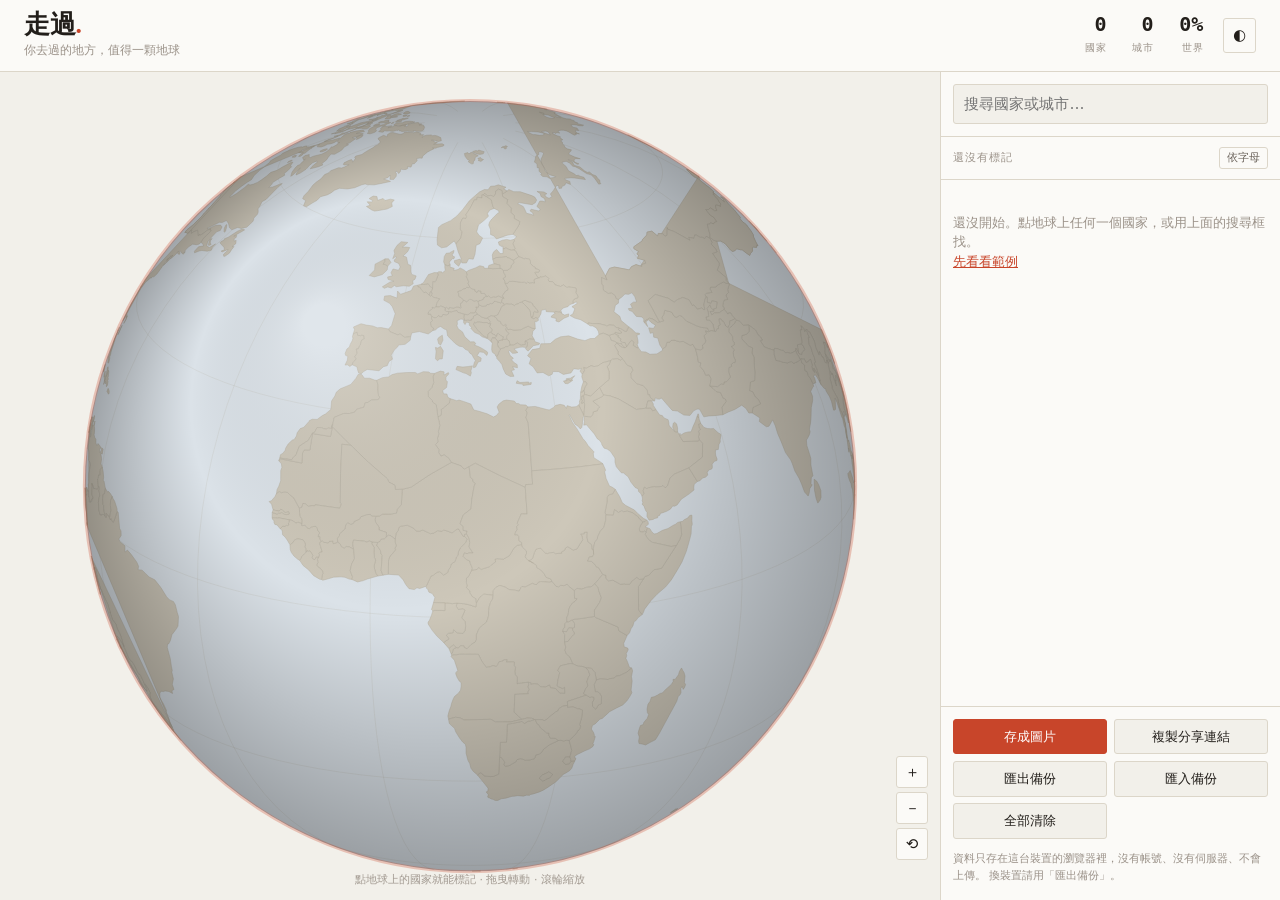
==== web/index.html @ 50880d3d "走過 Zouguo：填寫式旅遊足跡 → 可轉的地球儀（Web + iOS） Web 純前端無後端，iOS 為 SwiftUI 原生，兩邊共用同一份 JSON 格式與同一套正交投影地球引擎。  - 點地" ====
<!doctype html>
<html lang="zh-Hant">
<head>
<meta charset="utf-8">
<meta name="viewport" content="width=device-width,initial-scale=1,viewport-fit=cover">
<title>走過 · 你的世界地圖</title>
<meta name="description" content="填一填去過哪裡，馬上變成一顆可以轉的地球。資料只存在你的裝置裡。">
<meta name="theme-color" content="#C8452A">
<link rel="stylesheet" href="app.css">
<link rel="icon" href="data:image/svg+xml,<svg xmlns='http://www.w3.org/2000/svg' viewBox='0 0 100 100'><text y='.9em' font-size='90'>🌏</text></svg>">
</head>
<body>

<header class="top">
  <div class="brand">
    <h1>走過<span class="dot">.</span></h1>
    <p class="tag">你去過的地方，值得一顆地球</p>
  </div>
  <div class="counts">
    <div class="ct"><b id="c-country">0</b><span>國家</span></div>
    <div class="ct"><b id="c-city">0</b><span>城市</span></div>
    <div class="ct"><b id="c-pct">0%</b><span>世界</span></div>
  </div>
  <div class="topbtns">
    <button id="btn-theme" class="ghost" aria-label="切換深淺色">◐</button>
    <button id="btn-menu" class="ghost only-narrow" aria-label="開關側欄">☰</button>
  </div>
</header>

<main>
  <section class="stage">
    <canvas id="globe" aria-label="地球，點國家就能標記去過"></canvas>
    <div id="tip" class="tip" role="status"></div>
    <div class="zoomer">
      <button id="z-in" aria-label="放大">＋</button>
      <button id="z-out" aria-label="縮小">－</button>
      <button id="z-rst" aria-label="回到原本大小">⟲</button>
    </div>
    <p class="hint" id="hint">點地球上的國家就能標記 · 拖曳轉動 · 滾輪縮放</p>
  </section>

  <aside class="side" id="side">
    <div class="search">
      <input id="q" type="search" placeholder="搜尋國家或城市…" autocomplete="off"
             aria-label="搜尋國家或城市">
      <div id="results" class="results" hidden></div>
    </div>

    <div class="timeline" id="timeline" hidden>
      <div class="tl-head">
        <span>時間軸</span>
        <button id="tl-all" class="mini" aria-pressed="true">全部</button>
      </div>
      <div class="tl-years" id="tl-years"></div>
    </div>

    <div class="listwrap">
      <div class="list-head">
        <span id="list-title">還沒有標記</span>
        <button id="sort" class="mini">依字母</button>
      </div>
      <div id="list" class="list"></div>
      <p id="empty" class="empty">
        還沒開始。點地球上任何一個國家，或用上面的搜尋框找。<br>
        <button id="demo" class="linky">先看看範例</button>
      </p>
    </div>

    <div class="tools">
      <button id="btn-png" class="primary">存成圖片</button>
      <button id="btn-share">複製分享連結</button>
      <button id="btn-export">匯出備份</button>
      <label class="filebtn">匯入備份<input id="btn-import" type="file" accept="application/json" hidden></label>
      <button id="btn-reset" class="danger">全部清除</button>
    </div>

    <p class="privacy">
      資料只存在這台裝置的瀏覽器裡，沒有帳號、沒有伺服器、不會上傳。
      換裝置請用「匯出備份」。
    </p>
  </aside>
</main>

<div id="editor" class="editor" hidden role="dialog" aria-modal="true" aria-labelledby="ed-name">
  <div class="ed-card">
    <button id="ed-close" class="ed-x" aria-label="關閉">✕</button>
    <h2 id="ed-name">—</h2>
    <p class="ed-sub" id="ed-sub"></p>

    <div class="ed-row">
      <label>去過的年份</label>
      <div id="ed-years" class="chips"></div>
      <div class="yearadd">
        <input id="ed-year-input" type="number" inputmode="numeric" placeholder="2019"
               min="1900" max="2100" aria-label="加入年份">
        <button id="ed-year-add">加入</button>
      </div>
    </div>

    <div class="ed-row">
      <label>去過的城市</label>
      <div id="ed-cities" class="chips"></div>
      <div class="cityadd">
        <input id="ed-city-input" type="search" placeholder="搜尋這個國家的城市…" autocomplete="off"
               aria-label="加入城市">
        <div id="ed-city-results" class="results inline" hidden></div>
      </div>
    </div>

    <div class="ed-foot">
      <button id="ed-remove" class="danger">從清單移除</button>
      <button id="ed-done" class="primary">完成</button>
    </div>
  </div>
</div>

<div id="toast" class="toast" role="status" aria-live="polite"></div>

<script type="module" src="app.js"></script>
</body>
</html>
---- web/app.css ----
/* 走過 · 樣式
   淺色＝紙質地球儀，深色＝夜晚地球。兩套都用 token 定義，避免只在 media query 裡定色。 */
:root {
  --bg:       #F2F0EA;
  --panel:    #FBFAF7;
  --line:     #DCD6C9;
  --ink:      #221E1A;
  --ink-2:    #6A625A;
  --ink-3:    #9B9289;
  --accent:   #C8452A;
  --accent-2: #A8371F;
  --ok:       #3D7A5A;

  --ocean:    #DBE2E8;
  --g-land:   #CDC7B9;
  --g-edge:   #B4AD9D;
  --g-on:     #C8452A;
  --g-hot:    #E0603F;
  --g-glow:   rgba(200,69,42,.28);

  --f-title: 'Iowan Old Style', 'Palatino Linotype', Palatino, Georgia, 'Songti TC', serif;
  --f-ui:    'Avenir Next', 'PingFang TC', 'Helvetica Neue', system-ui, sans-serif;
  --f-mono:  ui-monospace, 'SF Mono', Menlo, Consolas, monospace;

  --r: 3px;
  --sh: 0 6px 24px rgba(34,30,26,.12);
}
@media (prefers-color-scheme: dark) {
  :root:not([data-theme="light"]) {
    --bg: #0B0F13; --panel: #141A20; --line: #262F37;
    --ink: #E6E2DA; --ink-2: #9AA2A9; --ink-3: #6B747C;
    --accent: #E8664A; --accent-2: #F0805F; --ok: #5BA57E;
    --ocean: #0A1015; --g-land: #2A343D; --g-edge: #3D4952;
    --g-on: #E8664A; --g-hot: #FF8163; --g-glow: rgba(232,102,74,.32);
    --sh: 0 6px 24px rgba(0,0,0,.5);
  }
}
:root[data-theme="dark"] {
  --bg: #0B0F13; --panel: #141A20; --line: #262F37;
  --ink: #E6E2DA; --ink-2: #9AA2A9; --ink-3: #6B747C;
  --accent: #E8664A; --accent-2: #F0805F; --ok: #5BA57E;
  --ocean: #0A1015; --g-land: #2A343D; --g-edge: #3D4952;
  --g-on: #E8664A; --g-hot: #FF8163; --g-glow: rgba(232,102,74,.32);
  --sh: 0 6px 24px rgba(0,0,0,.5);
}

* { box-sizing: border-box; }
html, body { height: 100%; }
body {
  margin: 0; background: var(--bg); color: var(--ink);
  font-family: var(--f-ui); font-size: 15px; line-height: 1.5;
  -webkit-font-smoothing: antialiased;
  display: flex; flex-direction: column;
}

/* ---------- header ---------- */
.top {
  display: flex; align-items: center; gap: 1.25rem;
  padding: .75rem clamp(.875rem, 2vw, 1.5rem);
  border-bottom: 1px solid var(--line); background: var(--panel);
  flex-wrap: wrap;
}
.brand h1 {
  font-family: var(--f-title); font-size: 1.6rem; font-weight: 600;
  margin: 0; letter-spacing: -.01em; line-height: 1;
}
.brand .dot { color: var(--accent); }
.tag { margin: .2rem 0 0; font-size: .75rem; color: var(--ink-3); }
.counts { display: flex; gap: clamp(.875rem, 2vw, 1.75rem); margin-left: auto; }
.ct { text-align: right; }
.ct b {
  display: block; font-family: var(--f-mono); font-size: 1.25rem;
  font-variant-numeric: tabular-nums; line-height: 1.1;
}
.ct span { font-size: .625rem; letter-spacing: .08em; color: var(--ink-3); text-transform: uppercase; }
.topbtns { display: flex; gap: .375rem; }

button { font: inherit; cursor: pointer; }
.ghost {
  background: none; border: 1px solid var(--line); color: var(--ink);
  border-radius: var(--r); padding: .35rem .55rem;
}
.ghost:hover { border-color: var(--accent); color: var(--accent); }
.only-narrow { display: none; }

/* ---------- layout ---------- */
main { flex: 1; display: grid; grid-template-columns: 1fr 340px; min-height: 0; }
.stage { position: relative; min-height: 0; display: flex; }
#globe { width: 100%; height: 100%; display: block; cursor: grab; touch-action: none; }
#globe:active { cursor: grabbing; }
.hint {
  position: absolute; left: 50%; bottom: .75rem; transform: translateX(-50%);
  margin: 0; font-size: .6875rem; color: var(--ink-3); white-space: nowrap;
  pointer-events: none; opacity: .9;
}
.zoomer { position: absolute; right: .75rem; bottom: 2.5rem; display: flex; flex-direction: column; gap: 4px; }
.zoomer button {
  width: 32px; height: 32px; padding: 0; border-radius: var(--r);
  border: 1px solid var(--line); background: var(--panel); color: var(--ink);
}
.zoomer button:hover { border-color: var(--accent); color: var(--accent); }
.tip {
  position: absolute; pointer-events: none; z-index: 4; opacity: 0;
  background: var(--panel); border: 1px solid var(--line); border-radius: var(--r);
  padding: .35rem .55rem; box-shadow: var(--sh); font-size: .8125rem;
  white-space: nowrap; transition: opacity .12s;
}
.tip.on { opacity: 1; }
.tip .m { display: block; font-family: var(--f-mono); font-size: .625rem; color: var(--ink-2); }

/* ---------- side ---------- */
.side {
  border-left: 1px solid var(--line); background: var(--panel);
  display: flex; flex-direction: column; min-height: 0; overflow-y: auto;
}
.search { padding: .75rem; border-bottom: 1px solid var(--line); position: relative; }
#q, .cityadd input, .yearadd input {
  width: 100%; padding: .5rem .65rem; border-radius: var(--r);
  border: 1px solid var(--line); background: var(--bg); color: var(--ink);
  font: inherit;
}
#q:focus, .cityadd input:focus, .yearadd input:focus {
  outline: 2px solid var(--accent); outline-offset: 1px; border-color: transparent;
}
.results {
  position: absolute; left: .75rem; right: .75rem; top: calc(100% - .25rem);
  background: var(--panel); border: 1px solid var(--line); border-radius: var(--r);
  box-shadow: var(--sh); max-height: 46vh; overflow-y: auto; z-index: 6;
}
.results.inline { position: static; box-shadow: none; max-height: 30vh; margin-top: .35rem; }
.res {
  display: flex; align-items: baseline; gap: .5rem; width: 100%;
  padding: .45rem .65rem; background: none; border: 0; text-align: left;
  color: var(--ink); border-bottom: 1px solid var(--line);
}
.res:last-child { border-bottom: 0; }
.res:hover, .res:focus-visible { background: var(--bg); }
.res .nm { flex: 1; }
.res .sub { font-size: .6875rem; color: var(--ink-3); font-family: var(--f-mono); }
.res .got { color: var(--accent); font-size: .6875rem; }

/* ---------- timeline ---------- */
.timeline { padding: .75rem; border-bottom: 1px solid var(--line); }
.tl-head {
  display: flex; justify-content: space-between; align-items: center;
  font-size: .6875rem; letter-spacing: .08em; text-transform: uppercase;
  color: var(--ink-3); margin-bottom: .5rem;
}
.mini {
  background: none; border: 1px solid var(--line); color: var(--ink-2);
  border-radius: var(--r); padding: .12rem .45rem; font-size: .6875rem;
}
.mini[aria-pressed="true"] { background: var(--ink); color: var(--panel); border-color: var(--ink); }
.tl-years { display: flex; flex-wrap: wrap; gap: 4px; }
.yr {
  font-family: var(--f-mono); font-size: .75rem; padding: .15rem .45rem;
  border: 1px solid var(--line); border-radius: var(--r);
  background: none; color: var(--ink-2);
}
.yr[aria-pressed="true"] { background: var(--accent); border-color: var(--accent); color: #fff; }

/* ---------- list ---------- */
.listwrap { flex: 1; min-height: 0; display: flex; flex-direction: column; }
.list-head {
  display: flex; justify-content: space-between; align-items: center;
  padding: .6rem .75rem; font-size: .6875rem; letter-spacing: .08em;
  text-transform: uppercase; color: var(--ink-3); border-bottom: 1px solid var(--line);
}
.list { overflow-y: auto; }
.row {
  display: flex; align-items: center; gap: .5rem; width: 100%;
  padding: .5rem .75rem; background: none; border: 0; border-bottom: 1px solid var(--line);
  color: var(--ink); text-align: left;
}
.row:hover { background: var(--bg); }
.row .nm { flex: 1; }
.row .meta { font-family: var(--f-mono); font-size: .6875rem; color: var(--ink-3); }
.empty { padding: 1.25rem .75rem; color: var(--ink-3); font-size: .8125rem; }
.linky { background: none; border: 0; color: var(--accent); text-decoration: underline; padding: 0; }

/* ---------- tools ---------- */
.tools {
  display: grid; grid-template-columns: 1fr 1fr; gap: .4rem;
  padding: .75rem; border-top: 1px solid var(--line);
}
.tools button, .filebtn {
  padding: .45rem .5rem; border-radius: var(--r); font-size: .8125rem;
  border: 1px solid var(--line); background: var(--bg); color: var(--ink);
  text-align: center;
}
.tools button:hover, .filebtn:hover { border-color: var(--accent); color: var(--accent); }
.primary { background: var(--accent) !important; border-color: var(--accent) !important; color: #fff !important; }
.primary:hover { background: var(--accent-2) !important; }
.danger:hover { border-color: #b3382a !important; color: #b3382a !important; }
.filebtn { cursor: pointer; display: block; }
.privacy { padding: 0 .75rem 1rem; margin: 0; font-size: .6875rem; color: var(--ink-3); }

/* ---------- editor ---------- */
.editor[hidden], .results[hidden], .timeline[hidden] { display: none !important; }
.editor {
  position: fixed; inset: 0; z-index: 20; display: grid; place-items: center;
  background: rgba(20,16,12,.45); padding: 1rem;
}
.ed-card {
  position: relative; width: min(480px, 100%); max-height: 86vh; overflow-y: auto;
  background: var(--panel); border: 1px solid var(--line); border-radius: 6px;
  box-shadow: var(--sh); padding: 1.25rem;
}
.ed-x { position: absolute; right: .6rem; top: .6rem; background: none; border: 0; color: var(--ink-3); font-size: 1rem; }
.ed-card h2 { font-family: var(--f-title); font-size: 1.5rem; margin: 0; }
.ed-sub { margin: .2rem 0 1rem; font-size: .75rem; color: var(--ink-3); font-family: var(--f-mono); }
.ed-row { margin-bottom: 1.1rem; }
.ed-row > label {
  display: block; font-size: .6875rem; letter-spacing: .08em;
  text-transform: uppercase; color: var(--ink-3); margin-bottom: .4rem;
}
.chips { display: flex; flex-wrap: wrap; gap: .35rem; margin-bottom: .5rem; }
.chip {
  display: inline-flex; align-items: center; gap: .35rem;
  border: 1px solid var(--line); border-radius: 999px; padding: .18rem .5rem;
  font-size: .8125rem; background: var(--bg); color: var(--ink);
}
.chip button { background: none; border: 0; color: var(--ink-3); padding: 0; line-height: 1; }
.chip button:hover { color: var(--accent); }
.yearadd, .cityadd { display: flex; gap: .35rem; }
.yearadd input { width: 7rem; }
.yearadd button {
  border: 1px solid var(--line); background: var(--bg); color: var(--ink);
  border-radius: var(--r); padding: 0 .7rem;
}
.cityadd { flex-direction: column; }
.ed-foot { display: flex; justify-content: space-between; gap: .5rem; }
.ed-foot button { border: 1px solid var(--line); background: var(--bg); color: var(--ink); border-radius: var(--r); padding: .45rem .9rem; }

/* ---------- toast ---------- */
.toast {
  position: fixed; left: 50%; bottom: 1.25rem; transform: translate(-50%, 1rem);
  background: var(--ink); color: var(--bg); padding: .5rem .9rem; border-radius: var(--r);
  font-size: .8125rem; opacity: 0; pointer-events: none; transition: .18s; z-index: 30;
}
.toast.on { opacity: 1; transform: translate(-50%, 0); }

/* ---------- narrow ---------- */
@media (max-width: 820px) {
  main { grid-template-columns: 1fr; grid-template-rows: 52vh 1fr; }
  .side { border-left: 0; border-top: 1px solid var(--line); }
  .only-narrow { display: inline-block; }
  .side.hide { display: none; }
  main.full { grid-template-rows: 1fr; }
  .counts { width: 100%; margin-left: 0; justify-content: space-between; }
  .hint { font-size: .625rem; }
}
@media (prefers-reduced-motion: reduce) { * { transition: none !important; } }
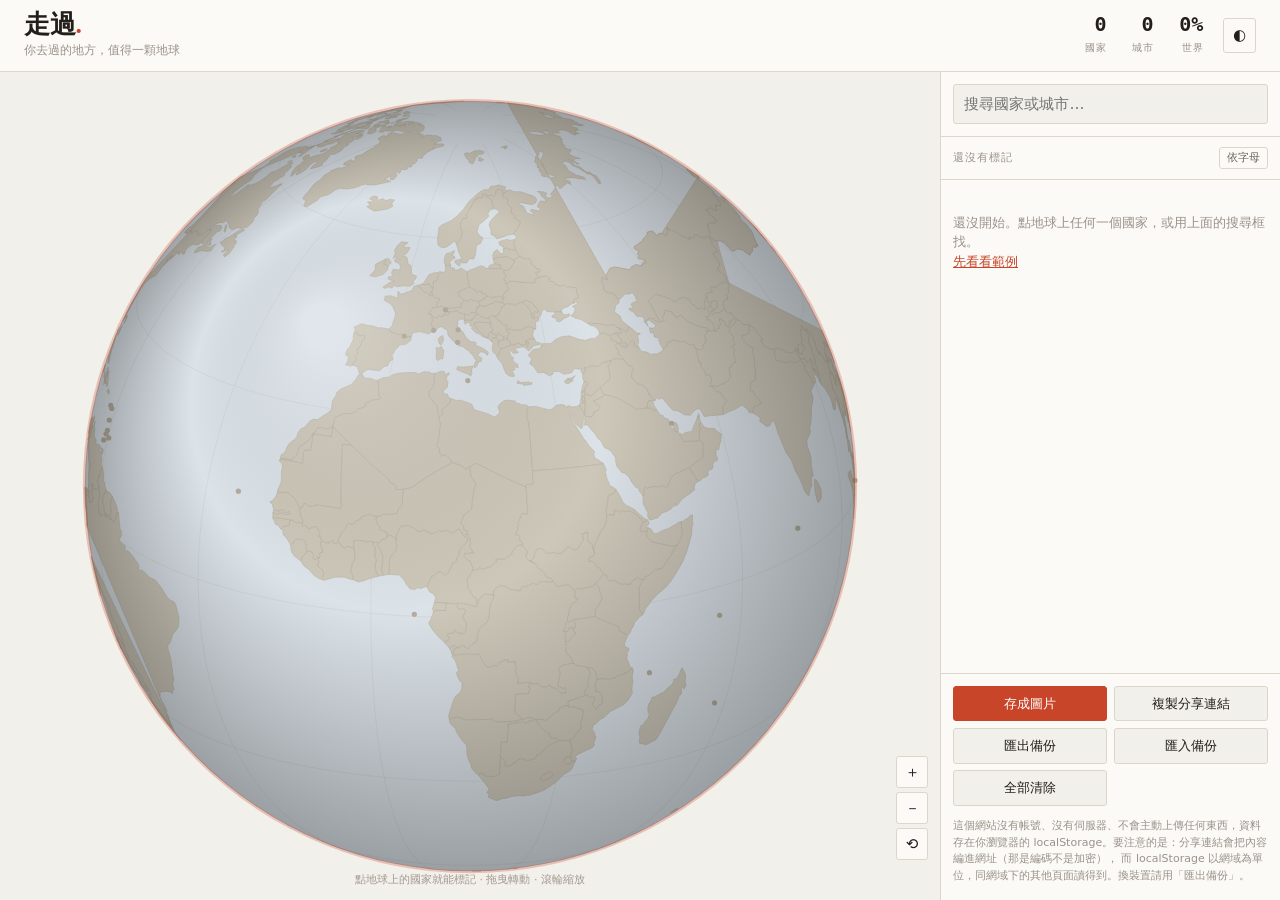
==== commit af371721: "依 Codex 審查修 9 項（含一個資料遺失等級的問題） 高嚴重度： 1 開分享連結會直接覆蓋本機資料 → 改成預覽模式，不寫 localStorage，   另給「併進我的紀錄／回到我的」；?de" ====
--- a/web/index.html
+++ b/web/index.html
@@ -4,7 +4,7 @@
 <meta charset="utf-8">
 <meta name="viewport" content="width=device-width,initial-scale=1,viewport-fit=cover">
 <title>走過 · 你的世界地圖</title>
-<meta name="description" content="填一填去過哪裡，馬上變成一顆可以轉的地球。資料只存在你的裝置裡。">
+<meta name="description" content="填一填去過哪裡，馬上變成一顆可以轉的地球。沒有帳號、不上傳。">
 <meta name="theme-color" content="#C8452A">
 <link rel="stylesheet" href="app.css">
 <link rel="icon" href="data:image/svg+xml,<svg xmlns='http://www.w3.org/2000/svg' viewBox='0 0 100 100'><text y='.9em' font-size='90'>🌏</text></svg>">
@@ -26,6 +26,14 @@
     <button id="btn-menu" class="ghost only-narrow" aria-label="開關側欄">☰</button>
   </div>
 </header>
+
+<div id="previewbar" class="previewbar" hidden>
+  <span>你正在看別人分享的地球，<b>你自己的紀錄沒有被動到</b>。</span>
+  <span class="pv-btns">
+    <button id="pv-keep">併進我的紀錄</button>
+    <button id="pv-back">回到我的</button>
+  </span>
+</div>
 
 <main>
   <section class="stage">
@@ -75,8 +83,9 @@
     </div>
 
     <p class="privacy">
-      資料只存在這台裝置的瀏覽器裡，沒有帳號、沒有伺服器、不會上傳。
-      換裝置請用「匯出備份」。
+      這個網站沒有帳號、沒有伺服器、不會主動上傳任何東西，資料存在你瀏覽器的
+      localStorage。要注意的是：分享連結會把內容編進網址（那是編碼不是加密），
+      而 localStorage 以網域為單位，同網域下的其他頁面讀得到。換裝置請用「匯出備份」。
     </p>
   </aside>
 </main>
--- a/web/app.css
+++ b/web/app.css
@@ -83,6 +83,22 @@
 .ghost:hover { border-color: var(--accent); color: var(--accent); }
 .only-narrow { display: none; }
 
+/* ---------- 預覽別人的地球 ---------- */
+.previewbar {
+  display: flex; align-items: center; justify-content: space-between; gap: .75rem;
+  flex-wrap: wrap; padding: .5rem .9rem; font-size: .8125rem;
+  background: color-mix(in srgb, var(--accent) 14%, var(--panel));
+  border-bottom: 1px solid var(--accent);
+}
+.previewbar[hidden] { display: none !important; }
+.previewbar b { font-weight: 600; }
+.pv-btns { display: flex; gap: .4rem; }
+.pv-btns button {
+  border: 1px solid var(--accent); background: var(--panel); color: var(--accent);
+  border-radius: var(--r); padding: .25rem .6rem; font-size: .78rem;
+}
+.pv-btns button:hover { background: var(--accent); color: #fff; }
+
 /* ---------- layout ---------- */
 main { flex: 1; display: grid; grid-template-columns: 1fr 340px; min-height: 0; }
 .stage { position: relative; min-height: 0; display: flex; }
@@ -242,12 +258,25 @@
 
 /* ---------- narrow ---------- */
 @media (max-width: 820px) {
-  main { grid-template-columns: 1fr; grid-template-rows: 52vh 1fr; }
+  main { grid-template-columns: 1fr; grid-template-rows: 46vh 1fr; }
   .side { border-left: 0; border-top: 1px solid var(--line); }
   .only-narrow { display: inline-block; }
   .side.hide { display: none; }
   main.full { grid-template-rows: 1fr; }
-  .counts { width: 100%; margin-left: 0; justify-content: space-between; }
-  .hint { font-size: .625rem; }
+
+  /* 一行放不下就會擠掉第三個數字，改成三等分＋縮字 */
+  .top { gap: .5rem .75rem; padding: .6rem .75rem; }
+  .brand h1 { font-size: 1.35rem; }
+  .tag { display: none; }
+  .counts { order: 3; width: 100%; margin-left: 0; gap: 0; }
+  .ct { flex: 1; text-align: center; }
+  .ct b { font-size: 1.05rem; }
+  .topbtns { margin-left: auto; }
+
+  .tools { grid-template-columns: 1fr; }        /* 兩欄會把按鈕文字切掉 */
+  .tools button, .filebtn { padding: .55rem; }
+  .tl-years { max-height: 4.6rem; overflow-y: auto; }
+  .hint { font-size: .625rem; bottom: .4rem; }
+  .zoomer { bottom: 1.6rem; right: .5rem; }
 }
 @media (prefers-reduced-motion: reduce) { * { transition: none !important; } }
